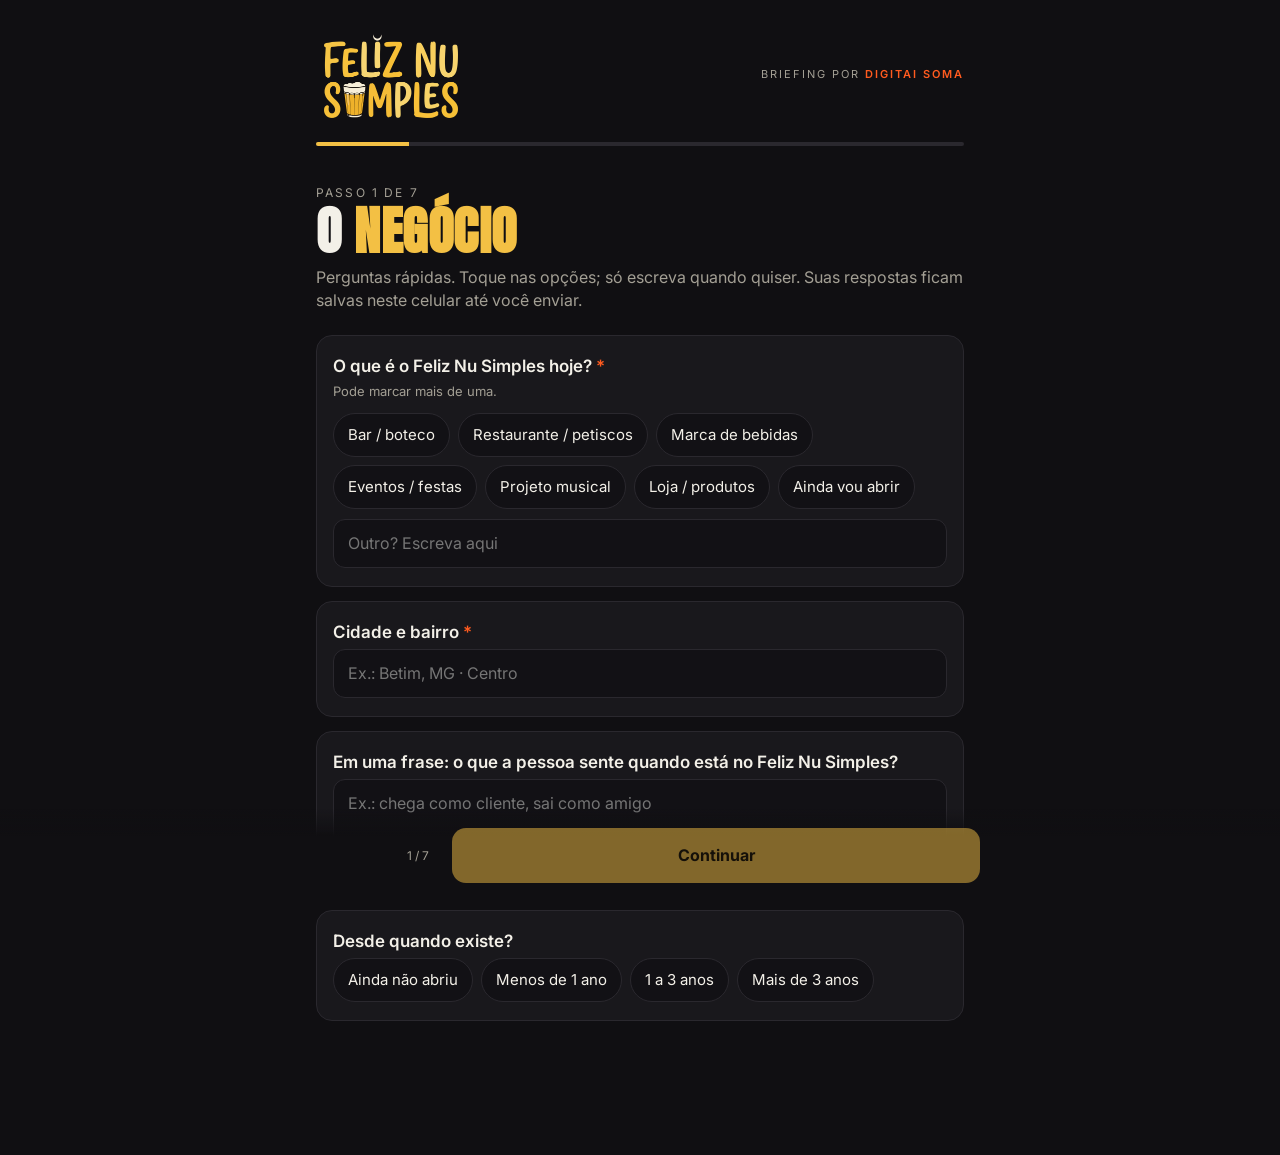
==== feliz-nu-simples/index.html @ 5c2b76bd "Briefing Feliz Nu Simples Co-Authored-By: Claude Fable 5.1 <noreply@anthropic.com>" ====
<!doctype html>
<html lang="pt-BR">
<head>
<meta charset="utf-8">
<meta name="viewport" content="width=device-width, initial-scale=1, viewport-fit=cover">
<title>Briefing Feliz Nu Simples</title>
<meta name="description" content="Questionário da marca Feliz Nu Simples para identidade visual e site, por Digitai SOMA.">
<link rel="preconnect" href="https://fonts.googleapis.com">
<link rel="stylesheet" href="https://fonts.googleapis.com/css2?family=Anton&family=Inter:wght@400;500;600;700&display=swap">
<style>
/* Layout: one question group per step, phone-first, thumb-reach buttons at the bottom. */
:root{
  --bg:#100f12; --card:#19181c; --line:#2a282e; --fg:#f3f0e8; --mut:#a39f94;
  --y:#f3c044; --y2:#f8d672; --or:#FF5B1F; --ok:#6fcf8f; --err:#ff6b6b;
  --display:Anton,Impact,'Arial Narrow',sans-serif; --body:Inter,system-ui,-apple-system,sans-serif;
  color-scheme:dark;
}
*{box-sizing:border-box;margin:0;padding:0}
html,body{background:var(--bg);color:var(--fg);font-family:var(--body);min-height:100%}
body{padding:0 16px calc(120px + env(safe-area-inset-bottom,0px));max-width:680px;margin:0 auto;line-height:1.45}
header{padding:24px 0 8px;display:flex;align-items:center;justify-content:space-between;gap:12px}
header .logo{width:150px;height:auto;display:block}
header .by{font-size:11px;letter-spacing:.18em;text-transform:uppercase;color:var(--mut)}
header .by b{color:var(--or);font-weight:600}
.progress{height:4px;background:var(--line);border-radius:4px;overflow:hidden;margin:8px 0 20px}
.progress i{display:block;height:100%;background:var(--y);width:0;transition:width .3s}
.step{display:none}
.step.on{display:block;animation:in .25s ease}
@keyframes in{from{opacity:0;transform:translateY(6px)}to{opacity:1;transform:none}}
.eyebrow{font-size:12px;letter-spacing:.18em;text-transform:uppercase;color:var(--mut)}
h1{font-family:var(--display);font-size:clamp(34px,8vw,52px);line-height:.95;letter-spacing:.01em;text-transform:uppercase;margin:6px 0 10px;text-wrap:balance}
h1 em{font-style:normal;color:var(--y)}
.lead{color:var(--mut);font-size:16px;margin-bottom:22px}
.q{background:var(--card);border:1px solid var(--line);border-radius:16px;padding:18px 16px;margin-bottom:14px}
.q label.t{display:block;font-weight:600;font-size:17px;margin-bottom:4px}
.q .h{font-size:13px;color:var(--mut);margin-bottom:12px}
.chips{display:flex;flex-wrap:wrap;gap:8px}
.chip{border:1px solid var(--line);background:#121115;color:var(--fg);border-radius:999px;padding:10px 14px;font:inherit;font-size:15px;cursor:pointer;min-height:44px}
.chip[aria-pressed="true"]{background:var(--y);color:#1a1200;border-color:var(--y);font-weight:600}
.chip:focus-visible,input:focus-visible,textarea:focus-visible,button:focus-visible{outline:2px solid var(--y);outline-offset:2px}
input[type=text],input[type=url],input[type=tel],textarea{width:100%;background:#121115;border:1px solid var(--line);color:var(--fg);border-radius:12px;padding:12px 14px;font:inherit;font-size:16px}
textarea{min-height:92px;resize:vertical}
.opts{display:grid;grid-template-columns:1fr 1fr;gap:10px}
.opt{border:2px solid var(--line);border-radius:14px;background:#0b0a0c;padding:10px 8px 8px;cursor:pointer;text-align:center;font:inherit;color:var(--fg)}
.opt img{width:100%;height:auto;display:block;border-radius:8px}
.opt span{display:block;font-size:13px;margin-top:6px;color:var(--mut)}
.opt[aria-pressed="true"]{border-color:var(--y)} .opt[aria-pressed="true"] span{color:var(--y);font-weight:600}
.scale{display:grid;grid-template-columns:repeat(5,1fr);gap:6px}
.scale .chip{border-radius:10px;justify-content:center;text-align:center;padding:10px 0}
.row2{display:grid;grid-template-columns:1fr 1fr;gap:10px}
@media (max-width:420px){.row2{grid-template-columns:1fr}}
nav.bar{position:fixed;left:0;right:0;bottom:0;background:linear-gradient(transparent,var(--bg) 30%);padding:18px 16px calc(16px + env(safe-area-inset-bottom,0px))}
nav.bar .in{max-width:680px;margin:0 auto;display:flex;gap:10px;align-items:center}
.btn{border:0;border-radius:14px;padding:16px 18px;font:inherit;font-weight:700;font-size:16px;cursor:pointer;min-height:52px}
.btn.next{flex:1;background:var(--y);color:#1a1200}
.btn.next:disabled{opacity:.5;cursor:default}
.btn.back{background:var(--card);color:var(--fg);border:1px solid var(--line)}
.btn.wa{background:#25D366;color:#042b12;width:100%;margin-top:10px}
.btn.copy{background:var(--card);color:var(--fg);border:1px solid var(--line);width:100%;margin-top:10px}
.btn.send{background:var(--or);color:#1a0a00;width:100%}
.counter{font-size:12px;color:var(--mut);min-width:48px;text-align:center}
.done{display:none;text-align:center;padding:30px 0}
.done.on{display:block}
.done .big{font-family:var(--display);font-size:48px;text-transform:uppercase;line-height:1;margin:10px 0}
.done .big em{font-style:normal;color:var(--ok)}
.summary{text-align:left;background:var(--card);border:1px solid var(--line);border-radius:14px;padding:14px;margin-top:18px;font-size:14px;white-space:pre-wrap;max-height:260px;overflow:auto;color:var(--mut)}
.msg{font-size:14px;color:var(--mut);margin-top:10px}
.msg.err{color:var(--err)}
.req{color:var(--or)}
.saved{font-size:12px;color:var(--mut);text-align:right;margin-top:-6px;margin-bottom:10px;height:14px}
@media (prefers-reduced-motion:reduce){.step.on{animation:none}.progress i{transition:none}}
</style>
</head>
<body>
<header>
  <img class="logo" alt="Feliz Nu Simples" src="[data-uri]">
  <div class="by">briefing por <b>Digitai SOMA</b></div>
</header>
<div class="progress" aria-hidden="true"><i id="bar"></i></div>
<div class="saved" id="saved"></div>

<form id="f" novalidate>

<section class="step on" data-step="0">
  <p class="eyebrow">Passo 1 de 7</p>
  <h1>O <em>negócio</em></h1>
  <p class="lead">Perguntas rápidas. Toque nas opções; só escreva quando quiser. Suas respostas ficam salvas neste celular até você enviar.</p>
  <div class="q"><label class="t">O que é o Feliz Nu Simples hoje? <span class="req">*</span></label><p class="h">Pode marcar mais de uma.</p>
    <div class="chips" data-name="tipo" data-multi="1" data-required="1">
      <button type="button" class="chip">Bar / boteco</button><button type="button" class="chip">Restaurante / petiscos</button><button type="button" class="chip">Marca de bebidas</button><button type="button" class="chip">Eventos / festas</button><button type="button" class="chip">Projeto musical</button><button type="button" class="chip">Loja / produtos</button><button type="button" class="chip">Ainda vou abrir</button>
    </div>
    <input type="text" name="tipo_outro" placeholder="Outro? Escreva aqui" style="margin-top:10px">
  </div>
  <div class="q"><label class="t" for="cidade">Cidade e bairro <span class="req">*</span></label>
    <input id="cidade" type="text" name="cidade" required placeholder="Ex.: Betim, MG · Centro">
  </div>
  <div class="q"><label class="t" for="frase">Em uma frase: o que a pessoa sente quando está no Feliz Nu Simples?</label>
    <textarea id="frase" name="frase" placeholder="Ex.: chega como cliente, sai como amigo"></textarea>
  </div>
  <div class="q"><label class="t">Desde quando existe?</label>
    <div class="chips" data-name="tempo"><button type="button" class="chip">Ainda não abriu</button><button type="button" class="chip">Menos de 1 ano</button><button type="button" class="chip">1 a 3 anos</button><button type="button" class="chip">Mais de 3 anos</button></div>
  </div>
</section>

<section class="step" data-step="1">
  <p class="eyebrow">Passo 2 de 7</p>
  <h1>Quem <em>frequenta</em></h1>
  <div class="q"><label class="t">Idade da galera <span class="req">*</span></label>
    <div class="chips" data-name="idade" data-multi="1" data-required="1"><button type="button" class="chip">18–24</button><button type="button" class="chip">25–34</button><button type="button" class="chip">35–44</button><button type="button" class="chip">45+</button><button type="button" class="chip">Famílias</button></div>
  </div>
  <div class="q"><label class="t">Qual é a vibe do lugar? <span class="req">*</span></label><p class="h">Marque até 5.</p>
    <div class="chips" data-name="vibe" data-multi="1" data-max="5" data-required="1">
      <button type="button" class="chip">Boteco raiz</button><button type="button" class="chip">Boteco chique</button><button type="button" class="chip">Sertanejo</button><button type="button" class="chip">Pagode / samba</button><button type="button" class="chip">Reggae / roots</button><button type="button" class="chip">Rock</button><button type="button" class="chip">Funk / baile</button><button type="button" class="chip">Música ao vivo</button><button type="button" class="chip">Futebol na TV</button><button type="button" class="chip">Família e amigos</button><button type="button" class="chip">Jovem / balada</button><button type="button" class="chip">Interior / mineiro</button><button type="button" class="chip">Praia / verão</button>
    </div>
  </div>
  <div class="q"><label class="t" for="porque">Por que a pessoa escolhe vocês e não o bar do lado?</label>
    <textarea id="porque" name="porque" placeholder="Preço, atendimento, música, cerveja gelada, o ponto, a turma..."></textarea>
  </div>
</section>

<section class="step" data-step="2">
  <p class="eyebrow">Passo 3 de 7</p>
  <h1>A <em>marca</em></h1>
  <div class="q"><label class="t">Três palavras que definem a marca <span class="req">*</span></label>
    <div class="chips" data-name="palavras" data-multi="1" data-max="3" data-required="1">
      <button type="button" class="chip">Simples</button><button type="button" class="chip">Feliz</button><button type="button" class="chip">Acolhedor</button><button type="button" class="chip">Raiz</button><button type="button" class="chip">Divertido</button><button type="button" class="chip">Autêntico</button><button type="button" class="chip">Família</button><button type="button" class="chip">Festa</button><button type="button" class="chip">Mineiro</button><button type="button" class="chip">Gelada</button><button type="button" class="chip">Música</button><button type="button" class="chip">Resenha</button>
    </div>
    <input type="text" name="palavras_outras" placeholder="Outras palavras" style="margin-top:10px">
  </div>
  <div class="q"><label class="t" for="naopode">O que a marca NÃO pode parecer?</label>
    <textarea id="naopode" name="naopode" placeholder="Ex.: caro demais, bagunçado, igual a todo bar de esquina..."></textarea>
  </div>
  <div class="q"><label class="t" for="refs">Marcas, bares ou perfis que você admira</label><p class="h">Nomes ou links do Instagram. Não precisa ser do mesmo ramo.</p>
    <textarea id="refs" name="referencias" placeholder="Ex.: @bardoze, Brahma, Boteco Seu Zé..."></textarea>
  </div>
  <div class="q"><label class="t" for="insta">Instagram atual do Feliz Nu Simples</label>
    <input id="insta" type="text" name="instagram" placeholder="@feliznusimples">
  </div>
</section>

<section class="step" data-step="3">
  <p class="eyebrow">Passo 4 de 7</p>
  <h1>O <em>visual</em></h1>
  <div class="q"><label class="t">Qual elemento entra no lugar do copo? <span class="req">*</span></label><p class="h">Por causa da oposição no INPI ao desenho do copo americano. Toque na sua preferida.</p>
    <div class="opts" data-name="elemento" data-required="1">
      <button type="button" class="opt" data-value="Violão"><img alt="" src="[data-uri]"><span>Violão</span></button>
      <button type="button" class="opt" data-value="Garrafa"><img alt="" src="[data-uri]"><span>Garrafa</span></button>
      <button type="button" class="opt" data-value="Caneca de chopp"><img alt="" src="[data-uri]"><span>Caneca</span></button>
      <button type="button" class="opt" data-value="Tulipa"><img alt="" src="[data-uri]"><span>Tulipa</span></button>
      <button type="button" class="opt" data-value="Só letras (sem desenho)"><img alt="" src="[data-uri]"><span>Só letras</span></button>
      <button type="button" class="opt" data-value="Manter o copo (arriscar no INPI)"><img alt="" src="[data-uri]"><span>Manter o copo</span></button>
    </div>
    <input type="text" name="elemento_outro" placeholder="Outra ideia de elemento? Escreva" style="margin-top:10px">
  </div>
  <div class="q"><label class="t">A lua em cima do I fica? <span class="req">*</span></label>
    <div class="chips" data-name="lua" data-required="1"><button type="button" class="chip">Sim, sempre</button><button type="button" class="chip">Só em algumas versões</button><button type="button" class="chip">Não</button></div>
  </div>
  <div class="q"><label class="t">Cores: amarelo com fundo escuro <span class="req">*</span></label>
    <div class="chips" data-name="cores" data-required="1"><button type="button" class="chip">Manter como está</button><button type="button" class="chip">Manter, mas adicionar uma cor</button><button type="button" class="chip">Quero mudar</button></div>
    <input type="text" name="cores_obs" placeholder="Qual cor adicionar ou mudar? Ex.: verde, vermelho, madeira..." style="margin-top:10px">
  </div>
  <div class="q"><label class="t">Estilo das imagens</label><p class="h">O que combina mais com a marca nas redes e no site.</p>
    <div class="chips" data-name="imagens" data-multi="1"><button type="button" class="chip">Fotos do ambiente</button><button type="button" class="chip">Fotos da galera</button><button type="button" class="chip">Fotos de comida e bebida</button><button type="button" class="chip">Ilustrações</button><button type="button" class="chip">Vídeos curtos</button><button type="button" class="chip">Memes / humor</button></div>
  </div>
</section>

<section class="step" data-step="4">
  <p class="eyebrow">Passo 5 de 7</p>
  <h1>Onde a marca <em>aparece</em></h1>
  <div class="q"><label class="t">Aplicações que você precisa <span class="req">*</span></label>
    <div class="chips" data-name="aplicacoes" data-multi="1" data-required="1">
      <button type="button" class="chip">Fachada / placa</button><button type="button" class="chip">Camisetas / uniforme</button><button type="button" class="chip">Copos e canecas</button><button type="button" class="chip">Cardápio</button><button type="button" class="chip">Adesivos</button><button type="button" class="chip">Posts para Instagram</button><button type="button" class="chip">Stories / Reels</button><button type="button" class="chip">Cartão / QR code</button><button type="button" class="chip">Embalagem / delivery</button><button type="button" class="chip">Neon</button><button type="button" class="chip">Carro / moto</button>
    </div>
  </div>
  <div class="q"><label class="t">O que precisa primeiro? <span class="req">*</span></label><p class="h">Escolha 1.</p>
    <div class="chips" data-name="prioridade" data-required="1"><button type="button" class="chip">Logo final</button><button type="button" class="chip">Posts e redes</button><button type="button" class="chip">Site</button><button type="button" class="chip">Cardápio</button><button type="button" class="chip">Fachada</button></div>
  </div>
  <div class="q"><label class="t" for="data">Tem alguma data importante?</label>
    <input id="data" type="text" name="data_importante" placeholder="Ex.: inauguração 15/11, show dia 22...">
  </div>
</section>

<section class="step" data-step="5">
  <p class="eyebrow">Passo 6 de 7</p>
  <h1>O <em>site</em></h1>
  <div class="q"><label class="t">Objetivo principal do site <span class="req">*</span></label><p class="h">Escolha 1.</p>
    <div class="chips" data-name="site_objetivo" data-required="1"><button type="button" class="chip">Chamar no WhatsApp</button><button type="button" class="chip">Mostrar o cardápio</button><button type="button" class="chip">Agenda de shows / eventos</button><button type="button" class="chip">Vender produtos</button><button type="button" class="chip">Apresentar a marca</button></div>
  </div>
  <div class="q"><label class="t">Seções que o site deve ter</label>
    <div class="chips" data-name="site_secoes" data-multi="1"><button type="button" class="chip">Sobre</button><button type="button" class="chip">Cardápio</button><button type="button" class="chip">Fotos</button><button type="button" class="chip">Agenda</button><button type="button" class="chip">Como chegar</button><button type="button" class="chip">Horários</button><button type="button" class="chip">Reservas</button><button type="button" class="chip">Loja</button><button type="button" class="chip">Contato</button></div>
  </div>
  <div class="q"><label class="t">Já tem fotos e vídeos bons? <span class="req">*</span></label>
    <div class="chips" data-name="fotos" data-required="1"><button type="button" class="chip">Sim, tenho bastante</button><button type="button" class="chip">Tenho alguns</button><button type="button" class="chip">Preciso produzir</button></div>
  </div>
  <div class="q"><label class="t">Textos (história, cardápio) estão prontos?</label>
    <div class="chips" data-name="textos"><button type="button" class="chip">Sim</button><button type="button" class="chip">Em parte</button><button type="button" class="chip">Não, quero ajuda</button></div>
  </div>
  <div class="row2">
    <div class="q"><label class="t" for="dominio">Domínio</label><input id="dominio" type="text" name="dominio" placeholder="feliznusimples.com.br"></div>
    <div class="q"><label class="t" for="wa">WhatsApp de contato do bar <span class="req">*</span></label><input id="wa" type="tel" name="whatsapp" required placeholder="(31) 9 0000-0000"></div>
  </div>
  <div class="q"><label class="t" for="endereco">Endereço e horário de funcionamento</label>
    <textarea id="endereco" name="endereco" placeholder="Rua, número, bairro. Ex.: qui a dom, 18h às 2h"></textarea>
  </div>
</section>

<section class="step" data-step="6">
  <p class="eyebrow">Passo 7 de 7</p>
  <h1>Pra <em>fechar</em></h1>
  <div class="q"><label class="t" for="concorrentes">Três lugares ou marcas que fazem bem o que você quer fazer</label>
    <textarea id="concorrentes" name="concorrentes" placeholder="Pode ser da sua cidade ou de fora"></textarea>
  </div>
  <div class="q"><label class="t" for="sites">Sites ou perfis que você acha bonitos</label>
    <textarea id="sites" name="sites_gosta" placeholder="Links ou nomes"></textarea>
  </div>
  <div class="q"><label class="t" for="extra">Algo que não perguntamos e você quer dizer?</label>
    <textarea id="extra" name="extra" placeholder="Ideias, sonhos, limites, piadas internas..."></textarea>
  </div>
  <div class="q"><label class="t" for="nome">Seu nome <span class="req">*</span></label>
    <input id="nome" type="text" name="nome" required placeholder="Hugo">
  </div>
  <button type="button" class="btn send" id="send">Enviar respostas</button>
  <p class="msg" id="sendmsg"></p>
</section>

</form>

<section class="done" id="done">
  <p class="eyebrow">Briefing Feliz Nu Simples</p>
  <p class="big">Valeu, <em>recebido!</em></p>
  <p class="lead">Agora a Digitai SOMA transforma isso em identidade visual e site. Se quiser, mande também pelo WhatsApp para ficar no nosso papo.</p>
  <a class="btn wa" id="wabtn" href="#" target="_blank" rel="noopener" style="display:inline-block;text-decoration:none;text-align:center">Mandar resumo no WhatsApp</a>
  <button type="button" class="btn copy" id="copybtn">Copiar respostas</button>
  <div class="summary" id="summary"></div>
</section>

<nav class="bar" id="nav">
  <div class="in">
    <button type="button" class="btn back" id="back">Voltar</button>
    <span class="counter" id="counter">1 / 7</span>
    <button type="button" class="btn next" id="next">Continuar</button>
  </div>
</nav>

<script>
(function(){
  var CFG = {
    cliente: "Feliz Nu Simples", projeto: "identidade-visual-e-site",
    supabaseUrl: "https://hitynzcmfbnpxfxtiacp.supabase.co", supabaseKey: "eyJhbGciOiJIUzI1NiIsInR5cCI6IkpXVCJ9.eyJpc3MiOiJzdXBhYmFzZSIsInJlZiI6ImhpdHluemNtZmJucHhmeHRpYWNwIiwicm9sZSI6ImFub24iLCJpYXQiOjE3ODAwOTg0MDcsImV4cCI6MjA5NTY3NDQwN30.cQIBsQ1-2MgndENRmEOCulOTZKlqKQGDQzAmsUVgWnc", tabela: "briefing_respostas",
    whatsapp: "5511973401777"
  };
  var KEY = "briefing-feliznusimples-v1";
  var steps = Array.prototype.slice.call(document.querySelectorAll('.step'));
  var cur = 0, state = {};
  try { state = JSON.parse(localStorage.getItem(KEY) || '{}') || {}; } catch(e){ state = {}; }

  function save(){ try { localStorage.setItem(KEY, JSON.stringify(state)); document.getElementById('saved').textContent='salvo neste celular'; } catch(e){} }
  function setVal(name, v){ state[name]=v; save(); }

  // chips (single/multi)
  document.querySelectorAll('.chips').forEach(function(g){
    var name=g.dataset.name, multi=g.dataset.multi==='1', max=parseInt(g.dataset.max||'0',10);
    var v = state[name]; if(multi && !Array.isArray(v)) v = v?[v]:[]; if(!multi && Array.isArray(v)) v=v[0]||'';
    g.querySelectorAll('.chip').forEach(function(b){
      var on = multi ? v.indexOf(b.textContent)>=0 : v===b.textContent;
      b.setAttribute('aria-pressed', on?'true':'false');
      b.addEventListener('click', function(){
        if(multi){
          var arr = Array.isArray(state[name])?state[name].slice():[];
          var i = arr.indexOf(b.textContent);
          if(i>=0){ arr.splice(i,1); b.setAttribute('aria-pressed','false'); }
          else { if(max && arr.length>=max){ return; } arr.push(b.textContent); b.setAttribute('aria-pressed','true'); }
          setVal(name, arr);
        } else {
          g.querySelectorAll('.chip').forEach(function(o){o.setAttribute('aria-pressed','false');});
          b.setAttribute('aria-pressed','true'); setVal(name, b.textContent);
        }
        validate();
      });
    });
  });
  // image options
  document.querySelectorAll('.opts').forEach(function(g){
    var name=g.dataset.name;
    g.querySelectorAll('.opt').forEach(function(b){
      b.setAttribute('aria-pressed', state[name]===b.dataset.value?'true':'false');
      b.addEventListener('click', function(){
        g.querySelectorAll('.opt').forEach(function(o){o.setAttribute('aria-pressed','false');});
        b.setAttribute('aria-pressed','true'); setVal(name, b.dataset.value); validate();
      });
    });
  });
  // text fields
  document.querySelectorAll('input[name],textarea[name]').forEach(function(el){
    if(state[el.name]) el.value = state[el.name];
    el.addEventListener('input', function(){ setVal(el.name, el.value); validate(); });
  });

  function stepValid(i){
    var s=steps[i], ok=true;
    s.querySelectorAll('[data-required="1"]').forEach(function(g){
      var v=state[g.dataset.name]; if(!v || (Array.isArray(v)&&!v.length)) ok=false;
    });
    s.querySelectorAll('input[required],textarea[required]').forEach(function(el){ if(!el.value.trim()) ok=false; });
    return ok;
  }
  function validate(){ document.getElementById('next').disabled = !stepValid(cur); }
  function show(i){
    cur=i; steps.forEach(function(s,k){ s.classList.toggle('on',k===i); });
    document.getElementById('bar').style.width = ((i+1)/steps.length*100)+'%';
    document.getElementById('counter').textContent = (i+1)+' / '+steps.length;
    document.getElementById('back').style.visibility = i===0?'hidden':'visible';
    document.getElementById('next').style.display = i===steps.length-1?'none':'block';
    validate(); window.scrollTo({top:0,behavior:'smooth'});
  }
  document.getElementById('next').addEventListener('click', function(){ if(stepValid(cur)) show(Math.min(cur+1,steps.length-1)); });
  document.getElementById('back').addEventListener('click', function(){ show(Math.max(cur-1,0)); });

  function summary(){
    var lines=['*Briefing '+CFG.cliente+'*'];
    var labels={tipo:'Tipo',tipo_outro:'Tipo (outro)',cidade:'Cidade',frase:'Sensação',tempo:'Tempo de casa',idade:'Idade do público',vibe:'Vibe',porque:'Diferencial',palavras:'3 palavras',palavras_outras:'Outras palavras',naopode:'Não pode parecer',referencias:'Referências',instagram:'Instagram',elemento:'Elemento no lugar do copo',elemento_outro:'Outra ideia de elemento',lua:'Lua no I',cores:'Cores',cores_obs:'Obs. cores',imagens:'Estilo de imagens',aplicacoes:'Aplicações',prioridade:'Prioridade',data_importante:'Data importante',site_objetivo:'Objetivo do site',site_secoes:'Seções',fotos:'Fotos e vídeos',textos:'Textos',dominio:'Domínio',whatsapp:'WhatsApp do bar',endereco:'Endereço e horário',concorrentes:'Concorrentes / inspirações',sites_gosta:'Sites que gosta',extra:'Extra',nome:'Nome'};
    Object.keys(labels).forEach(function(k){ var v=state[k]; if(v && (!Array.isArray(v)||v.length)) lines.push(labels[k]+': '+(Array.isArray(v)?v.join(', '):v)); });
    return lines.join('\n');
  }
  function finish(){
    document.getElementById('f').style.display='none'; document.getElementById('nav').style.display='none';
    var d=document.getElementById('done'); d.classList.add('on');
    var txt=summary(); document.getElementById('summary').textContent=txt;
    var wa=document.getElementById('wabtn');
    if(CFG.whatsapp){ wa.href='https://wa.me/'+CFG.whatsapp+'?text='+encodeURIComponent(txt.slice(0,3500)); } else { wa.style.display='none'; }
    document.getElementById('copybtn').addEventListener('click', function(){
      var b=this; function okk(){ b.textContent='Copiado'; }
      if(navigator.clipboard && navigator.clipboard.writeText){ navigator.clipboard.writeText(txt).then(okk, function(){ selectSummary(); }); } else { selectSummary(); }
    });
    window.scrollTo(0,0);
  }
  function selectSummary(){ var el=document.getElementById('summary'); var r=document.createRange(); r.selectNodeContents(el); var s=window.getSelection(); s.removeAllRanges(); s.addRange(r); }

  document.getElementById('send').addEventListener('click', function(){
    var btn=this, msg=document.getElementById('sendmsg');
    if(!stepValid(cur)){ msg.textContent='Falta preencher: nome.'; msg.className='msg err'; return; }
    btn.disabled=true; btn.textContent='Enviando...'; msg.textContent=''; msg.className='msg';
    var payload={ cliente: CFG.cliente, projeto: CFG.projeto, nome: state.nome||'', respostas: state, user_agent: navigator.userAgent, enviado_em: new Date().toISOString() };
    if(!CFG.supabaseUrl || CFG.supabaseUrl.indexOf('{{')===0){ finish(); return; }
    fetch(CFG.supabaseUrl+'/rest/v1/'+CFG.tabela, { method:'POST', headers:{ 'apikey':CFG.supabaseKey, 'Authorization':'Bearer '+CFG.supabaseKey, 'Content-Type':'application/json', 'Prefer':'return=minimal' }, body: JSON.stringify(payload) })
    .then(function(r){ if(!r.ok) throw new Error('HTTP '+r.status); try{ localStorage.setItem(KEY+'-enviado', payload.enviado_em); }catch(e){} finish(); })
    .catch(function(e){ btn.disabled=false; btn.textContent='Tentar de novo'; msg.textContent='Não consegui enviar agora ('+e.message+'). Tente de novo ou mande pelo WhatsApp.'; msg.className='msg err'; var wa=document.getElementById('wabtn'); if(CFG.whatsapp){ var a=document.createElement('a'); a.className='btn wa'; a.style.cssText='display:inline-block;text-decoration:none;text-align:center'; a.target='_blank'; a.rel='noopener'; a.textContent='Mandar pelo WhatsApp'; a.href='https://wa.me/'+CFG.whatsapp+'?text='+encodeURIComponent(summary().slice(0,3500)); msg.appendChild(document.createElement('br')); msg.appendChild(a);} });
  });

  show(0);
})();
</script>
</body>
</html>
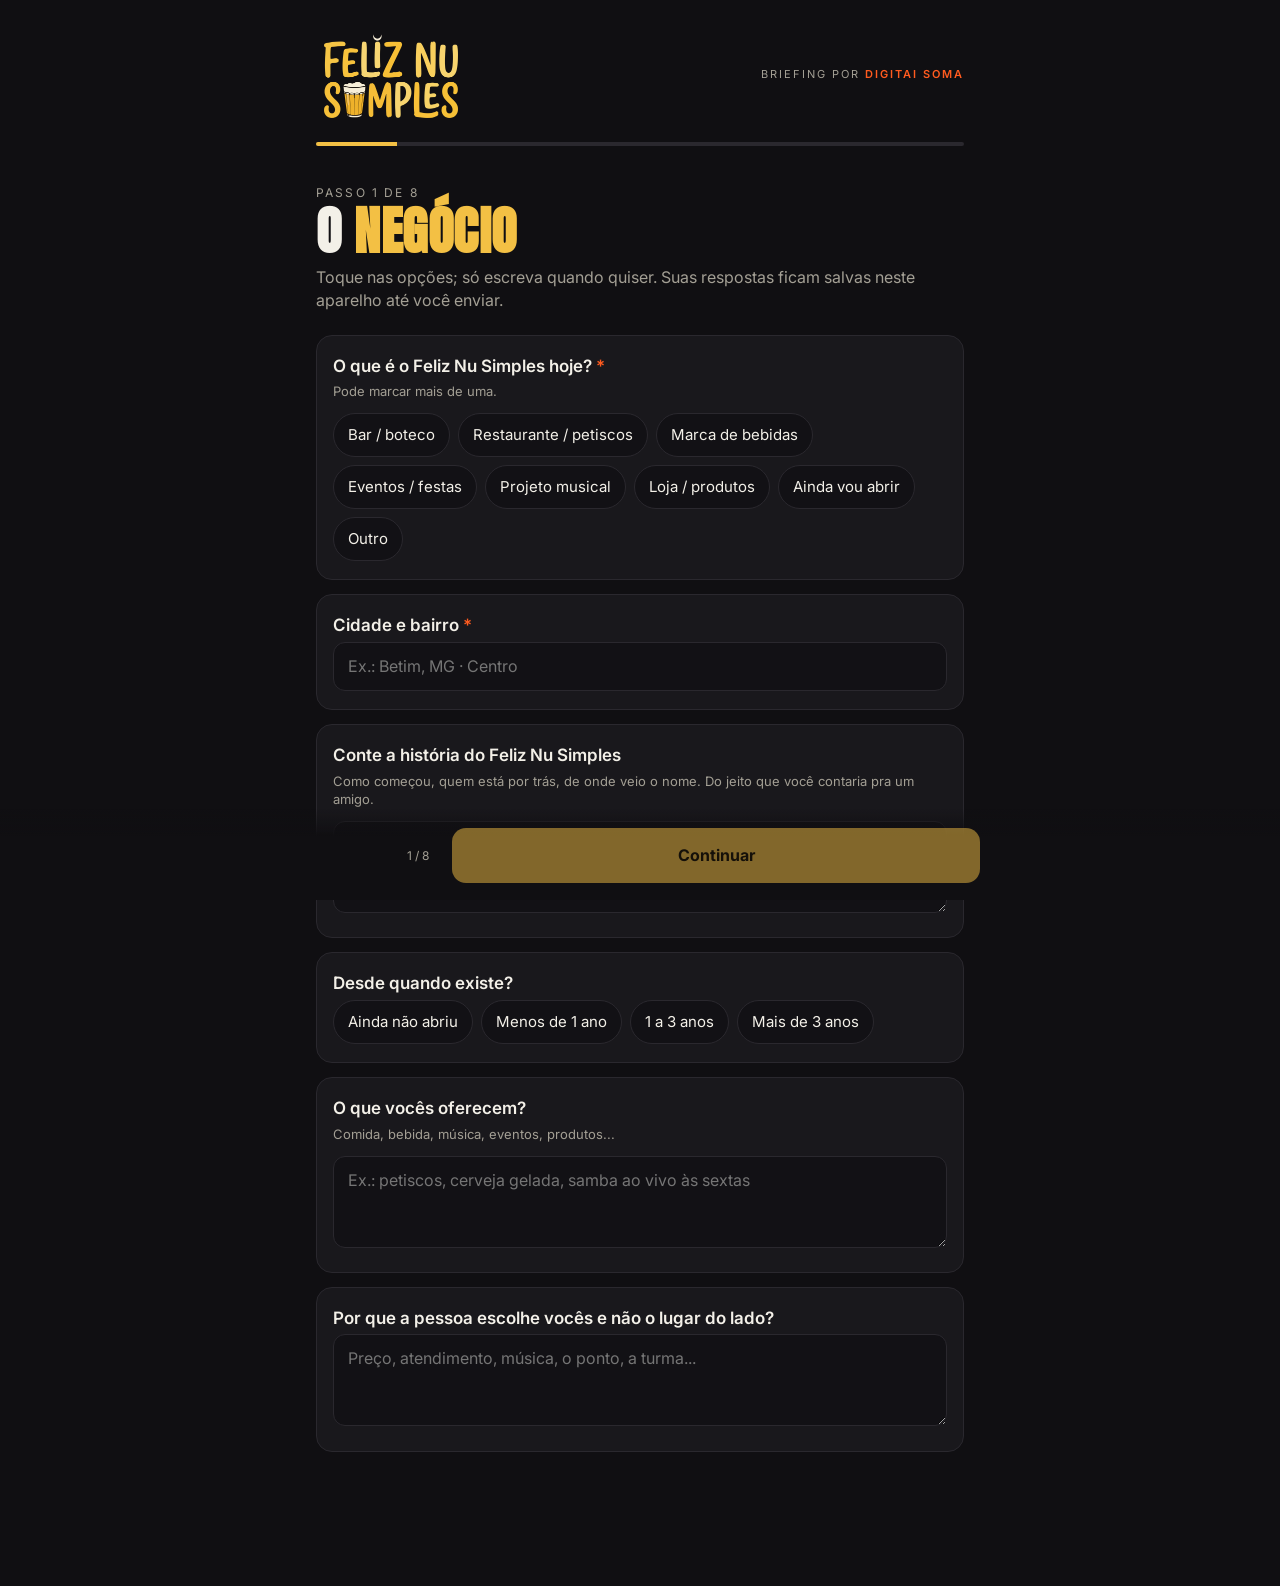
==== commit 7977308d: "Feliz Nu Simples: briefing revisado (uso das logos entregues, materiais, contatos, domínio, aprovaçã" ====
--- a/feliz-nu-simples/index.html
+++ b/feliz-nu-simples/index.html
@@ -69,6 +69,7 @@
 .req{color:var(--or)}
 .saved{font-size:12px;color:var(--mut);text-align:right;margin-top:-6px;margin-bottom:10px;height:14px}
 @media (prefers-reduced-motion:reduce){.step.on{animation:none}.progress i{transition:none}}
+.opt.noimg{display:flex;align-items:center;justify-content:center;min-height:96px}
 </style>
 </head>
 <body>
@@ -82,142 +83,162 @@
 <form id="f" novalidate>
 
 <section class="step on" data-step="0">
-  <p class="eyebrow">Passo 1 de 7</p>
+  <p class="eyebrow">Passo 1 de 8</p>
   <h1>O <em>negócio</em></h1>
-  <p class="lead">Perguntas rápidas. Toque nas opções; só escreva quando quiser. Suas respostas ficam salvas neste celular até você enviar.</p>
+  <p class="lead">Toque nas opções; só escreva quando quiser. Suas respostas ficam salvas neste aparelho até você enviar.</p>
   <div class="q"><label class="t">O que é o Feliz Nu Simples hoje? <span class="req">*</span></label><p class="h">Pode marcar mais de uma.</p>
-    <div class="chips" data-name="tipo" data-multi="1" data-required="1">
-      <button type="button" class="chip">Bar / boteco</button><button type="button" class="chip">Restaurante / petiscos</button><button type="button" class="chip">Marca de bebidas</button><button type="button" class="chip">Eventos / festas</button><button type="button" class="chip">Projeto musical</button><button type="button" class="chip">Loja / produtos</button><button type="button" class="chip">Ainda vou abrir</button>
-    </div>
-    <input type="text" name="tipo_outro" placeholder="Outro? Escreva aqui" style="margin-top:10px">
+    <div class="chips" data-name="tipo" data-multi="1" data-required="1"><button type="button" class="chip">Bar / boteco</button><button type="button" class="chip">Restaurante / petiscos</button><button type="button" class="chip">Marca de bebidas</button><button type="button" class="chip">Eventos / festas</button><button type="button" class="chip">Projeto musical</button><button type="button" class="chip">Loja / produtos</button><button type="button" class="chip">Ainda vou abrir</button><button type="button" class="chip">Outro</button></div>
   </div>
   <div class="q"><label class="t" for="cidade">Cidade e bairro <span class="req">*</span></label>
-    <input id="cidade" type="text" name="cidade" required placeholder="Ex.: Betim, MG · Centro">
-  </div>
-  <div class="q"><label class="t" for="frase">Em uma frase: o que a pessoa sente quando está no Feliz Nu Simples?</label>
-    <textarea id="frase" name="frase" placeholder="Ex.: chega como cliente, sai como amigo"></textarea>
+    <input type="text" id="cidade" name="cidade" placeholder="Ex.: Betim, MG · Centro" required>
+  </div>
+  <div class="q"><label class="t" for="historia">Conte a história do Feliz Nu Simples</label><p class="h">Como começou, quem está por trás, de onde veio o nome. Do jeito que você contaria pra um amigo.</p>
+    <textarea id="historia" name="historia" placeholder="Pode mandar em tópicos"></textarea>
   </div>
   <div class="q"><label class="t">Desde quando existe?</label>
     <div class="chips" data-name="tempo"><button type="button" class="chip">Ainda não abriu</button><button type="button" class="chip">Menos de 1 ano</button><button type="button" class="chip">1 a 3 anos</button><button type="button" class="chip">Mais de 3 anos</button></div>
   </div>
+  <div class="q"><label class="t" for="proposta">O que vocês oferecem?</label><p class="h">Comida, bebida, música, eventos, produtos...</p>
+    <textarea id="proposta" name="proposta" placeholder="Ex.: petiscos, cerveja gelada, samba ao vivo às sextas"></textarea>
+  </div>
+  <div class="q"><label class="t" for="porque">Por que a pessoa escolhe vocês e não o lugar do lado?</label>
+    <textarea id="porque" name="porque" placeholder="Preço, atendimento, música, o ponto, a turma..."></textarea>
+  </div>
 </section>
 
 <section class="step" data-step="1">
-  <p class="eyebrow">Passo 2 de 7</p>
+  <p class="eyebrow">Passo 2 de 8</p>
   <h1>Quem <em>frequenta</em></h1>
-  <div class="q"><label class="t">Idade da galera <span class="req">*</span></label>
+  <div class="q"><label class="t">Idade do público <span class="req">*</span></label>
     <div class="chips" data-name="idade" data-multi="1" data-required="1"><button type="button" class="chip">18–24</button><button type="button" class="chip">25–34</button><button type="button" class="chip">35–44</button><button type="button" class="chip">45+</button><button type="button" class="chip">Famílias</button></div>
   </div>
   <div class="q"><label class="t">Qual é a vibe do lugar? <span class="req">*</span></label><p class="h">Marque até 5.</p>
-    <div class="chips" data-name="vibe" data-multi="1" data-max="5" data-required="1">
-      <button type="button" class="chip">Boteco raiz</button><button type="button" class="chip">Boteco chique</button><button type="button" class="chip">Sertanejo</button><button type="button" class="chip">Pagode / samba</button><button type="button" class="chip">Reggae / roots</button><button type="button" class="chip">Rock</button><button type="button" class="chip">Funk / baile</button><button type="button" class="chip">Música ao vivo</button><button type="button" class="chip">Futebol na TV</button><button type="button" class="chip">Família e amigos</button><button type="button" class="chip">Jovem / balada</button><button type="button" class="chip">Interior / mineiro</button><button type="button" class="chip">Praia / verão</button>
+    <div class="chips" data-name="vibe" data-multi="1" data-max="5" data-required="1"><button type="button" class="chip">Boteco raiz</button><button type="button" class="chip">Boteco chique</button><button type="button" class="chip">Sertanejo</button><button type="button" class="chip">Pagode / samba</button><button type="button" class="chip">Reggae / roots</button><button type="button" class="chip">Rock</button><button type="button" class="chip">Funk / baile</button><button type="button" class="chip">Música ao vivo</button><button type="button" class="chip">Futebol na TV</button><button type="button" class="chip">Família e amigos</button><button type="button" class="chip">Jovem / balada</button><button type="button" class="chip">Interior / mineiro</button><button type="button" class="chip">Praia / verão</button></div>
+  </div>
+  <div class="q"><label class="t" for="frase">Em uma frase: o que a pessoa sente quando está aí?</label>
+    <textarea id="frase" name="frase" placeholder="Ex.: chega como cliente, sai como amigo"></textarea>
+  </div>
+</section>
+
+<section class="step" data-step="2">
+  <p class="eyebrow">Passo 3 de 8</p>
+  <h1>A <em>marca</em></h1>
+  <div class="q"><label class="t">Três palavras que definem a marca <span class="req">*</span></label><p class="h">Marque até 3.</p>
+    <div class="chips" data-name="palavras" data-multi="1" data-max="3" data-required="1"><button type="button" class="chip">Simples</button><button type="button" class="chip">Feliz</button><button type="button" class="chip">Acolhedor</button><button type="button" class="chip">Raiz</button><button type="button" class="chip">Divertido</button><button type="button" class="chip">Autêntico</button><button type="button" class="chip">Família</button><button type="button" class="chip">Festa</button><button type="button" class="chip">Mineiro</button><button type="button" class="chip">Gelada</button><button type="button" class="chip">Música</button><button type="button" class="chip">Resenha</button></div>
+  </div>
+  <div class="q"><label class="t" for="naopode">O que a marca NÃO pode parecer?</label>
+    <textarea id="naopode" name="naopode" placeholder="Ex.: cara demais, bagunçada, igual a todo bar de esquina"></textarea>
+  </div>
+  <div class="q"><label class="t" for="referencias">Marcas, bares, sites ou perfis que você admira</label><p class="h">Nomes ou links. Pode ser de outro ramo. Se puder, diga o que gosta em cada um.</p>
+    <textarea id="referencias" name="referencias" placeholder="Ex.: @perfil — gosto das fotos"></textarea>
+  </div>
+</section>
+
+<section class="step" data-step="3">
+  <p class="eyebrow">Passo 4 de 8</p>
+  <h1>A <em>logo</em></h1>
+  <p class="lead">Você já recebeu a logo em 3 versões (com copo, sem copo e com violão), cada uma em preto, branco e amarelo. Aqui é só para saber como você quer usar. Se algo precisar de ajuste, conte no fim desta etapa.</p>
+  <div class="q"><label class="t">Qual versão você quer como principal? <span class="req">*</span></label><p class="h">A que aparece primeiro: placa, site, perfil. Dá para mudar depois.</p>
+    <div class="opts" data-name="versao_principal" data-required="1">
+      <button type="button" class="opt" data-value="Com copo"><img alt="" src="versoes/com-copo.jpg" loading="lazy"><span>Com copo</span></button>
+      <button type="button" class="opt" data-value="Sem copo"><img alt="" src="versoes/sem-copo.jpg" loading="lazy"><span>Sem copo</span></button>
+      <button type="button" class="opt" data-value="Com violão"><img alt="" src="versoes/com-violao.jpg" loading="lazy"><span>Com violão</span></button>
+      <button type="button" class="opt noimg" data-value="Ainda não decidi"><span>Ainda não decidi</span></button>
     </div>
   </div>
-  <div class="q"><label class="t" for="porque">Por que a pessoa escolhe vocês e não o bar do lado?</label>
-    <textarea id="porque" name="porque" placeholder="Preço, atendimento, música, cerveja gelada, o ponto, a turma..."></textarea>
-  </div>
-</section>
-
-<section class="step" data-step="2">
-  <p class="eyebrow">Passo 3 de 7</p>
-  <h1>A <em>marca</em></h1>
-  <div class="q"><label class="t">Três palavras que definem a marca <span class="req">*</span></label>
-    <div class="chips" data-name="palavras" data-multi="1" data-max="3" data-required="1">
-      <button type="button" class="chip">Simples</button><button type="button" class="chip">Feliz</button><button type="button" class="chip">Acolhedor</button><button type="button" class="chip">Raiz</button><button type="button" class="chip">Divertido</button><button type="button" class="chip">Autêntico</button><button type="button" class="chip">Família</button><button type="button" class="chip">Festa</button><button type="button" class="chip">Mineiro</button><button type="button" class="chip">Gelada</button><button type="button" class="chip">Música</button><button type="button" class="chip">Resenha</button>
-    </div>
-    <input type="text" name="palavras_outras" placeholder="Outras palavras" style="margin-top:10px">
-  </div>
-  <div class="q"><label class="t" for="naopode">O que a marca NÃO pode parecer?</label>
-    <textarea id="naopode" name="naopode" placeholder="Ex.: caro demais, bagunçado, igual a todo bar de esquina..."></textarea>
-  </div>
-  <div class="q"><label class="t" for="refs">Marcas, bares ou perfis que você admira</label><p class="h">Nomes ou links do Instagram. Não precisa ser do mesmo ramo.</p>
-    <textarea id="refs" name="referencias" placeholder="Ex.: @bardoze, Brahma, Boteco Seu Zé..."></textarea>
-  </div>
-  <div class="q"><label class="t" for="insta">Instagram atual do Feliz Nu Simples</label>
-    <input id="insta" type="text" name="instagram" placeholder="@feliznusimples">
-  </div>
-</section>
-
-<section class="step" data-step="3">
-  <p class="eyebrow">Passo 4 de 7</p>
-  <h1>O <em>visual</em></h1>
-  <div class="q"><label class="t">Qual elemento entra no lugar do copo? <span class="req">*</span></label><p class="h">Por causa da oposição no INPI ao desenho do copo americano. Toque na sua preferida.</p>
-    <div class="opts" data-name="elemento" data-required="1">
-      <button type="button" class="opt" data-value="Violão"><img alt="" src="[data-uri]"><span>Violão</span></button>
-      <button type="button" class="opt" data-value="Garrafa"><img alt="" src="[data-uri]"><span>Garrafa</span></button>
-      <button type="button" class="opt" data-value="Caneca de chopp"><img alt="" src="[data-uri]"><span>Caneca</span></button>
-      <button type="button" class="opt" data-value="Tulipa"><img alt="" src="[data-uri]"><span>Tulipa</span></button>
-      <button type="button" class="opt" data-value="Só letras (sem desenho)"><img alt="" src="[data-uri]"><span>Só letras</span></button>
-      <button type="button" class="opt" data-value="Manter o copo (arriscar no INPI)"><img alt="" src="[data-uri]"><span>Manter o copo</span></button>
-    </div>
-    <input type="text" name="elemento_outro" placeholder="Outra ideia de elemento? Escreva" style="margin-top:10px">
-  </div>
-  <div class="q"><label class="t">A lua em cima do I fica? <span class="req">*</span></label>
-    <div class="chips" data-name="lua" data-required="1"><button type="button" class="chip">Sim, sempre</button><button type="button" class="chip">Só em algumas versões</button><button type="button" class="chip">Não</button></div>
-  </div>
-  <div class="q"><label class="t">Cores: amarelo com fundo escuro <span class="req">*</span></label>
-    <div class="chips" data-name="cores" data-required="1"><button type="button" class="chip">Manter como está</button><button type="button" class="chip">Manter, mas adicionar uma cor</button><button type="button" class="chip">Quero mudar</button></div>
-    <input type="text" name="cores_obs" placeholder="Qual cor adicionar ou mudar? Ex.: verde, vermelho, madeira..." style="margin-top:10px">
-  </div>
-  <div class="q"><label class="t">Estilo das imagens</label><p class="h">O que combina mais com a marca nas redes e no site.</p>
+  <div class="q"><label class="t" for="versoes_outras">Onde você imagina usar as outras versões?</label><p class="h">Ex.: a com violão em noite de show, camiseta ou cartaz. Se não quiser usar alguma, pode dizer.</p>
+    <textarea id="versoes_outras" name="versoes_outras" placeholder="Opcional"></textarea>
+  </div>
+  <div class="q"><label class="t">Qual cor da logo você mais vai usar?</label><p class="h">Pode marcar mais de uma.</p>
+    <div class="chips" data-name="cor_principal" data-multi="1"><button type="button" class="chip">Amarela</button><button type="button" class="chip">Branca</button><button type="button" class="chip">Preta</button><button type="button" class="chip">Ainda não sei</button></div>
+  </div>
+  <div class="q"><label class="t">Amarelo com fundo escuro continua sendo a cara da marca? <span class="req">*</span></label>
+    <div class="chips" data-name="cores" data-required="1"><button type="button" class="chip">Sim, manter</button><button type="button" class="chip">Manter e adicionar uma cor</button><button type="button" class="chip">Quero conversar sobre isso</button></div>
+  </div>
+  <div class="q"><label class="t" for="cores_obs">Se quer outra cor, qual?</label>
+    <input type="text" id="cores_obs" name="cores_obs" placeholder="Ex.: verde, vermelho, madeira">
+  </div>
+  <div class="q"><label class="t" for="logo_ajustes">Algum ajuste ou comentário sobre as logos?</label>
+    <textarea id="logo_ajustes" name="logo_ajustes" placeholder="Opcional"></textarea>
+  </div>
+</section>
+
+<section class="step" data-step="4">
+  <p class="eyebrow">Passo 5 de 8</p>
+  <h1>Onde <em>a marca aparece</em></h1>
+  <p class="lead">Serve para saber o que vem primeiro. Marcar aqui não aumenta o que foi contratado; o que estiver fora da proposta a gente conversa à parte.</p>
+  <div class="q"><label class="t">Onde a marca vai aparecer? <span class="req">*</span></label>
+    <div class="chips" data-name="aplicacoes" data-multi="1" data-required="1"><button type="button" class="chip">Fachada / placa</button><button type="button" class="chip">Camisetas / uniforme</button><button type="button" class="chip">Copos e canecas</button><button type="button" class="chip">Cardápio</button><button type="button" class="chip">Adesivos</button><button type="button" class="chip">Posts para Instagram</button><button type="button" class="chip">Stories / Reels</button><button type="button" class="chip">Cartão / QR code</button><button type="button" class="chip">Embalagem / delivery</button><button type="button" class="chip">Neon</button><button type="button" class="chip">Carro / moto</button></div>
+  </div>
+  <div class="q"><label class="t">O que é mais urgente? <span class="req">*</span></label><p class="h">Marque até 3.</p>
+    <div class="chips" data-name="prioridade" data-multi="1" data-max="3" data-required="1"><button type="button" class="chip">Site</button><button type="button" class="chip">Posts e redes</button><button type="button" class="chip">Cardápio</button><button type="button" class="chip">Fachada / placa</button><button type="button" class="chip">Camisetas / uniforme</button><button type="button" class="chip">Outro</button></div>
+  </div>
+  <div class="q"><label class="t">Que tipo de imagem combina com a marca?</label>
     <div class="chips" data-name="imagens" data-multi="1"><button type="button" class="chip">Fotos do ambiente</button><button type="button" class="chip">Fotos da galera</button><button type="button" class="chip">Fotos de comida e bebida</button><button type="button" class="chip">Ilustrações</button><button type="button" class="chip">Vídeos curtos</button><button type="button" class="chip">Memes / humor</button></div>
   </div>
 </section>
 
-<section class="step" data-step="4">
-  <p class="eyebrow">Passo 5 de 7</p>
-  <h1>Onde a marca <em>aparece</em></h1>
-  <div class="q"><label class="t">Aplicações que você precisa <span class="req">*</span></label>
-    <div class="chips" data-name="aplicacoes" data-multi="1" data-required="1">
-      <button type="button" class="chip">Fachada / placa</button><button type="button" class="chip">Camisetas / uniforme</button><button type="button" class="chip">Copos e canecas</button><button type="button" class="chip">Cardápio</button><button type="button" class="chip">Adesivos</button><button type="button" class="chip">Posts para Instagram</button><button type="button" class="chip">Stories / Reels</button><button type="button" class="chip">Cartão / QR code</button><button type="button" class="chip">Embalagem / delivery</button><button type="button" class="chip">Neon</button><button type="button" class="chip">Carro / moto</button>
-    </div>
-  </div>
-  <div class="q"><label class="t">O que precisa primeiro? <span class="req">*</span></label><p class="h">Escolha 1.</p>
-    <div class="chips" data-name="prioridade" data-required="1"><button type="button" class="chip">Logo final</button><button type="button" class="chip">Posts e redes</button><button type="button" class="chip">Site</button><button type="button" class="chip">Cardápio</button><button type="button" class="chip">Fachada</button></div>
-  </div>
-  <div class="q"><label class="t" for="data">Tem alguma data importante?</label>
-    <input id="data" type="text" name="data_importante" placeholder="Ex.: inauguração 15/11, show dia 22...">
-  </div>
-</section>
-
 <section class="step" data-step="5">
-  <p class="eyebrow">Passo 6 de 7</p>
+  <p class="eyebrow">Passo 6 de 8</p>
   <h1>O <em>site</em></h1>
-  <div class="q"><label class="t">Objetivo principal do site <span class="req">*</span></label><p class="h">Escolha 1.</p>
-    <div class="chips" data-name="site_objetivo" data-required="1"><button type="button" class="chip">Chamar no WhatsApp</button><button type="button" class="chip">Mostrar o cardápio</button><button type="button" class="chip">Agenda de shows / eventos</button><button type="button" class="chip">Vender produtos</button><button type="button" class="chip">Apresentar a marca</button></div>
-  </div>
-  <div class="q"><label class="t">Seções que o site deve ter</label>
-    <div class="chips" data-name="site_secoes" data-multi="1"><button type="button" class="chip">Sobre</button><button type="button" class="chip">Cardápio</button><button type="button" class="chip">Fotos</button><button type="button" class="chip">Agenda</button><button type="button" class="chip">Como chegar</button><button type="button" class="chip">Horários</button><button type="button" class="chip">Reservas</button><button type="button" class="chip">Loja</button><button type="button" class="chip">Contato</button></div>
-  </div>
-  <div class="q"><label class="t">Já tem fotos e vídeos bons? <span class="req">*</span></label>
-    <div class="chips" data-name="fotos" data-required="1"><button type="button" class="chip">Sim, tenho bastante</button><button type="button" class="chip">Tenho alguns</button><button type="button" class="chip">Preciso produzir</button></div>
-  </div>
-  <div class="q"><label class="t">Textos (história, cardápio) estão prontos?</label>
-    <div class="chips" data-name="textos"><button type="button" class="chip">Sim</button><button type="button" class="chip">Em parte</button><button type="button" class="chip">Não, quero ajuda</button></div>
-  </div>
-  <div class="row2">
-    <div class="q"><label class="t" for="dominio">Domínio</label><input id="dominio" type="text" name="dominio" placeholder="feliznusimples.com.br"></div>
-    <div class="q"><label class="t" for="wa">WhatsApp de contato do bar <span class="req">*</span></label><input id="wa" type="tel" name="whatsapp" required placeholder="(31) 9 0000-0000"></div>
-  </div>
-  <div class="q"><label class="t" for="endereco">Endereço e horário de funcionamento</label>
-    <textarea id="endereco" name="endereco" placeholder="Rua, número, bairro. Ex.: qui a dom, 18h às 2h"></textarea>
+  <div class="q"><label class="t">Principal objetivo do site <span class="req">*</span></label><p class="h">Escolha 1.</p>
+    <div class="chips" data-name="site_objetivo" data-required="1"><button type="button" class="chip">Chamar no WhatsApp</button><button type="button" class="chip">Mostrar o cardápio</button><button type="button" class="chip">Agenda de shows / eventos</button><button type="button" class="chip">Apresentar a marca</button><button type="button" class="chip">Vender produtos</button></div>
+  </div>
+  <div class="q"><label class="t">O que o site deve mostrar?</label>
+    <div class="chips" data-name="site_secoes" data-multi="1"><button type="button" class="chip">Sobre / história</button><button type="button" class="chip">Cardápio</button><button type="button" class="chip">Fotos</button><button type="button" class="chip">Agenda</button><button type="button" class="chip">Como chegar</button><button type="button" class="chip">Horários</button><button type="button" class="chip">Reservas</button><button type="button" class="chip">Contato</button><button type="button" class="chip">Loja</button></div>
+  </div>
+  <div class="q"><label class="t">O que você já tem pronto?</label><p class="h">Marque o que já existe. O resto a gente vê junto.</p>
+    <div class="chips" data-name="materiais" data-multi="1"><button type="button" class="chip">Cardápio com preços</button><button type="button" class="chip">Fotos do lugar</button><button type="button" class="chip">Fotos de pratos e bebidas</button><button type="button" class="chip">Vídeos</button><button type="button" class="chip">Texto sobre a história</button><button type="button" class="chip">Agenda de eventos</button><button type="button" class="chip">Nada ainda</button></div>
+  </div>
+  <div class="q"><label class="t" for="materiais_onde">Como você pode mandar esses materiais?</label><p class="h">Link do Google Drive, Instagram, ou pelo WhatsApp.</p>
+    <textarea id="materiais_onde" name="materiais_onde" placeholder="Opcional"></textarea>
   </div>
 </section>
 
 <section class="step" data-step="6">
-  <p class="eyebrow">Passo 7 de 7</p>
+  <p class="eyebrow">Passo 7 de 8</p>
+  <h1>Contatos <em>e domínio</em></h1>
+  <p class="lead">O que você escrever aqui pode aparecer no site. Coloque só o que pode ser público.</p>
+  <div class="q"><label class="t" for="whatsapp">WhatsApp público do negócio <span class="req">*</span></label>
+    <input type="text" id="whatsapp" name="whatsapp" placeholder="(31) 9 0000-0000" required>
+  </div>
+  <div class="q"><label class="t" for="email_publico">E-mail público (se tiver)</label>
+    <input type="text" id="email_publico" name="email_publico" placeholder="contato@...">
+  </div>
+  <div class="q"><label class="t" for="endereco">Endereço</label>
+    <textarea id="endereco" name="endereco" placeholder="Rua, número, bairro, cidade"></textarea>
+  </div>
+  <div class="q"><label class="t" for="horarios">Dias e horários de funcionamento</label>
+    <textarea id="horarios" name="horarios" placeholder="Ex.: qui a dom, 18h às 2h"></textarea>
+  </div>
+  <div class="q"><label class="t" for="redes">Redes sociais</label><p class="h">Instagram, TikTok, Facebook, iFood, Google Maps...</p>
+    <textarea id="redes" name="redes" placeholder="@feliznusimples"></textarea>
+  </div>
+  <div class="q"><label class="t">E o endereço do site (domínio)? <span class="req">*</span></label>
+    <div class="chips" data-name="dominio_situacao" data-required="1"><button type="button" class="chip">Já registrei</button><button type="button" class="chip">Ainda não registrei</button><button type="button" class="chip">Quero ajuda para registrar</button><button type="button" class="chip">Não sei</button></div>
+  </div>
+  <div class="q"><label class="t" for="dominio">Qual domínio?</label>
+    <input type="text" id="dominio" name="dominio" placeholder="Ex.: feliznusimples.com.br">
+  </div>
+</section>
+
+<section class="step" data-step="7">
+  <p class="eyebrow">Passo 8 de 8</p>
   <h1>Pra <em>fechar</em></h1>
-  <div class="q"><label class="t" for="concorrentes">Três lugares ou marcas que fazem bem o que você quer fazer</label>
-    <textarea id="concorrentes" name="concorrentes" placeholder="Pode ser da sua cidade ou de fora"></textarea>
-  </div>
-  <div class="q"><label class="t" for="sites">Sites ou perfis que você acha bonitos</label>
-    <textarea id="sites" name="sites_gosta" placeholder="Links ou nomes"></textarea>
+  <div class="q"><label class="t" for="aprovacao">Quem aprova a marca e o site? <span class="req">*</span></label><p class="h">Nome e contato de quem dá o OK final, se for mais de uma pessoa.</p>
+    <textarea id="aprovacao" name="aprovacao" placeholder="Ex.: Hugo e sócio(a)" required></textarea>
+  </div>
+  <div class="q"><label class="t" for="data_importante">Tem alguma data importante?</label>
+    <textarea id="data_importante" name="data_importante" placeholder="Ex.: inauguração, aniversário da casa, show"></textarea>
+  </div>
+  <div class="q"><label class="t" for="email_contato">Seu e-mail para receber arquivos e acessos</label>
+    <input type="text" id="email_contato" name="email_contato" placeholder="seu@email.com">
   </div>
   <div class="q"><label class="t" for="extra">Algo que não perguntamos e você quer dizer?</label>
-    <textarea id="extra" name="extra" placeholder="Ideias, sonhos, limites, piadas internas..."></textarea>
+    <textarea id="extra" name="extra" placeholder="Ideias, limites, piadas internas..."></textarea>
   </div>
   <div class="q"><label class="t" for="nome">Seu nome <span class="req">*</span></label>
-    <input id="nome" type="text" name="nome" required placeholder="Hugo">
+    <input type="text" id="nome" name="nome" placeholder="Hugo" required>
   </div>
   <button type="button" class="btn send" id="send">Enviar respostas</button>
   <p class="msg" id="sendmsg"></p>
@@ -237,7 +258,7 @@
 <nav class="bar" id="nav">
   <div class="in">
     <button type="button" class="btn back" id="back">Voltar</button>
-    <span class="counter" id="counter">1 / 7</span>
+    <span class="counter" id="counter">1 / 8</span>
     <button type="button" class="btn next" id="next">Continuar</button>
   </div>
 </nav>
@@ -249,10 +270,10 @@
     supabaseUrl: "https://hitynzcmfbnpxfxtiacp.supabase.co", supabaseKey: "eyJhbGciOiJIUzI1NiIsInR5cCI6IkpXVCJ9.eyJpc3MiOiJzdXBhYmFzZSIsInJlZiI6ImhpdHluemNtZmJucHhmeHRpYWNwIiwicm9sZSI6ImFub24iLCJpYXQiOjE3ODAwOTg0MDcsImV4cCI6MjA5NTY3NDQwN30.cQIBsQ1-2MgndENRmEOCulOTZKlqKQGDQzAmsUVgWnc", tabela: "briefing_respostas",
     whatsapp: "5511973401777"
   };
-  var KEY = "briefing-feliznusimples-v1";
+  var KEY = "briefing-feliznusimples-v2";
   var steps = Array.prototype.slice.call(document.querySelectorAll('.step'));
   var cur = 0, state = {};
-  try { state = JSON.parse(localStorage.getItem(KEY) || '{}') || {}; } catch(e){ state = {}; }
+  try { state = JSON.parse(localStorage.getItem(KEY) || localStorage.getItem(KEY.replace(/-v2$/,'-v1')) || '{}') || {}; } catch(e){ state = {}; } /* KEY_V1 */
 
   function save(){ try { localStorage.setItem(KEY, JSON.stringify(state)); document.getElementById('saved').textContent='salvo neste celular'; } catch(e){} }
   function setVal(name, v){ state[name]=v; save(); }
@@ -318,7 +339,7 @@
 
   function summary(){
     var lines=['*Briefing '+CFG.cliente+'*'];
-    var labels={tipo:'Tipo',tipo_outro:'Tipo (outro)',cidade:'Cidade',frase:'Sensação',tempo:'Tempo de casa',idade:'Idade do público',vibe:'Vibe',porque:'Diferencial',palavras:'3 palavras',palavras_outras:'Outras palavras',naopode:'Não pode parecer',referencias:'Referências',instagram:'Instagram',elemento:'Elemento no lugar do copo',elemento_outro:'Outra ideia de elemento',lua:'Lua no I',cores:'Cores',cores_obs:'Obs. cores',imagens:'Estilo de imagens',aplicacoes:'Aplicações',prioridade:'Prioridade',data_importante:'Data importante',site_objetivo:'Objetivo do site',site_secoes:'Seções',fotos:'Fotos e vídeos',textos:'Textos',dominio:'Domínio',whatsapp:'WhatsApp do bar',endereco:'Endereço e horário',concorrentes:'Concorrentes / inspirações',sites_gosta:'Sites que gosta',extra:'Extra',nome:'Nome'};
+    var labels={"tipo": "O que é o Feliz Nu Simples hoje?", "cidade": "Cidade e bairro", "historia": "Conte a história do Feliz Nu Simples", "tempo": "Desde quando existe?", "proposta": "O que vocês oferecem?", "porque": "Por que a pessoa escolhe vocês e não o lugar do lado?", "idade": "Idade do público", "vibe": "Qual é a vibe do lugar?", "frase": "Em uma frase: o que a pessoa sente quando está aí?", "palavras": "Três palavras que definem a marca", "naopode": "O que a marca NÃO pode parecer?", "referencias": "Marcas, bares, sites ou perfis que você admira", "versao_principal": "Qual versão você quer como principal?", "versoes_outras": "Onde você imagina usar as outras versões?", "cor_principal": "Qual cor da logo você mais vai usar?", "cores": "Amarelo com fundo escuro continua sendo a cara da marca?", "cores_obs": "Se quer outra cor, qual?", "logo_ajustes": "Algum ajuste ou comentário sobre as logos?", "aplicacoes": "Onde a marca vai aparecer?", "prioridade": "O que é mais urgente?", "imagens": "Que tipo de imagem combina com a marca?", "site_objetivo": "Principal objetivo do site", "site_secoes": "O que o site deve mostrar?", "materiais": "O que você já tem pronto?", "materiais_onde": "Como você pode mandar esses materiais?", "whatsapp": "WhatsApp público do negócio", "email_publico": "E-mail público (se tiver)", "endereco": "Endereço", "horarios": "Dias e horários de funcionamento", "redes": "Redes sociais", "dominio_situacao": "E o endereço do site (domínio)?", "dominio": "Qual domínio?", "aprovacao": "Quem aprova a marca e o site?", "data_importante": "Tem alguma data importante?", "email_contato": "Seu e-mail para receber arquivos e acessos", "extra": "Algo que não perguntamos e você quer dizer?", "nome": "Seu nome"};
     Object.keys(labels).forEach(function(k){ var v=state[k]; if(v && (!Array.isArray(v)||v.length)) lines.push(labels[k]+': '+(Array.isArray(v)?v.join(', '):v)); });
     return lines.join('\n');
   }
@@ -338,9 +359,10 @@
 
   document.getElementById('send').addEventListener('click', function(){
     var btn=this, msg=document.getElementById('sendmsg');
-    if(!stepValid(cur)){ msg.textContent='Falta preencher: nome.'; msg.className='msg err'; return; }
+    if(!stepValid(cur)){ msg.textContent='Falta preencher um campo obrigatório (*).'; msg.className='msg err'; return; }
     btn.disabled=true; btn.textContent='Enviando...'; msg.textContent=''; msg.className='msg';
-    var payload={ cliente: CFG.cliente, projeto: CFG.projeto, nome: state.nome||'', respostas: state, user_agent: navigator.userAgent, enviado_em: new Date().toISOString() };
+    var teste=/[?&]teste=1/.test(location.search);
+    var payload={ cliente: CFG.cliente, projeto: (teste?'TESTE-':'')+CFG.projeto, nome: state.nome||'', respostas: state, user_agent: navigator.userAgent, enviado_em: new Date().toISOString() };
     if(!CFG.supabaseUrl || CFG.supabaseUrl.indexOf('{{')===0){ finish(); return; }
     fetch(CFG.supabaseUrl+'/rest/v1/'+CFG.tabela, { method:'POST', headers:{ 'apikey':CFG.supabaseKey, 'Authorization':'Bearer '+CFG.supabaseKey, 'Content-Type':'application/json', 'Prefer':'return=minimal' }, body: JSON.stringify(payload) })
     .then(function(r){ if(!r.ok) throw new Error('HTTP '+r.status); try{ localStorage.setItem(KEY+'-enviado', payload.enviado_em); }catch(e){} finish(); })
